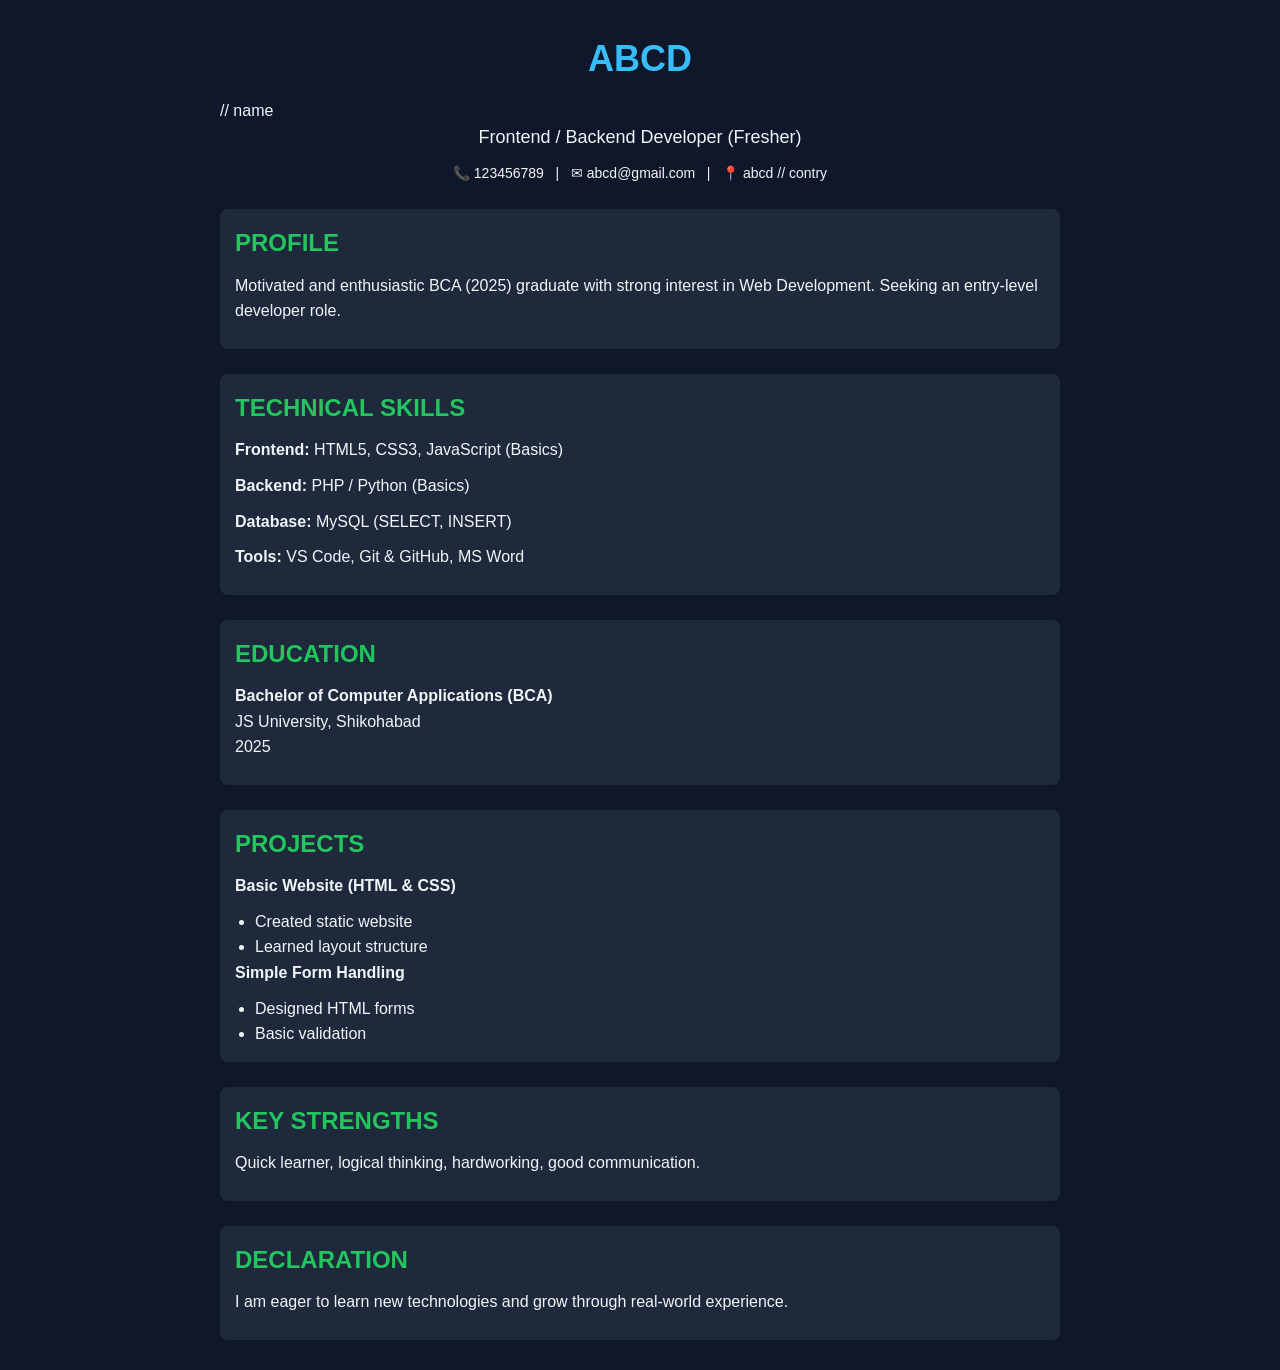
==== index.html @ 551b820f "Update and rename Welcome_To_My_Portfolio.html to index.html" ====
<!DOCTYPE html>
<html lang="en">
<head>

<meta charset="UTF-8">
<meta name="viewport" content="width=device-width, initial-scale=1.0">

<title>Welcome to My Portfolio</title>
<link rel="stylesheet" href="portfolio.css">

</head>

<body>

<div class="container">

<h1>ABCD</h1> // name

<p class="title">Frontend / Backend Developer (Fresher)</p>

<p class="Contact">
📞 <a href="tel:123456789">123456789</a> 
    &nbsp; | &nbsp; 
✉ <a href="mailto:abcd@gmail.com">abcd@gmail.com</a> 
    &nbsp; | &nbsp;
📍 abcd // contry
</p>


<div class="section">

<h2>PROFILE</h2>

<p>
Motivated and enthusiastic BCA (2025) graduate with strong interest in Web Development.
Seeking an entry-level developer role. 
</p>

</div>


<div class="section">

<h2>TECHNICAL SKILLS</h2>

<p><b>Frontend:</b> HTML5, CSS3, JavaScript (Basics)</p>

<p><b>Backend:</b> PHP / Python (Basics)</p>

<p><b>Database:</b> MySQL (SELECT, INSERT)</p>

<p><b>Tools:</b> VS Code, Git & GitHub, MS Word</p>

</div>


<div class="section">

<h2>EDUCATION</h2>

<p>
<b>Bachelor of Computer Applications (BCA)</b><br>
JS University, Shikohabad<br>
2025
</p>

</div>


<div class="section">

<h2>PROJECTS</h2>

<p><b>Basic Website (HTML & CSS)</b></p>

<ul>

<li>Created static website</li>

<li>Learned layout structure</li>

</ul>

<p><b>Simple Form Handling</b></p>

<ul>

<li>Designed HTML forms</li>

<li>Basic validation</li>

</ul>

</div>


<div class="section">

<h2>KEY STRENGTHS</h2>

<p>
Quick learner, logical thinking, hardworking, good communication.
</p>

</div>


<div class="section">

<h2>DECLARATION</h2>

<p>
I am eager to learn new technologies and grow through real-world experience.
</p>

</div>

</div>

<script src="portfolio.js"></script>

</body>
</html>
---- portfolio.css ----
/* Reset */
*{
margin:0;
padding:0;
box-sizing:border-box;
}

/* Body */
body{
font-family: Arial, sans-serif;
background:#0f172a;
color:#f1f5f9;
line-height:1.6;
}

/* Container */
.container{
width:80%;
max-width:900px;
margin:auto;
padding:30px;
}

/* Name */
h1{
text-align:center;
font-size:36px;
color:#38bdf8;
margin-bottom:10px;
}

/* Title */
.title{
text-align:center;
font-size:18px;
margin-bottom:10px;
}

/* Contact */
.Contact  {
    text-align: center;
    font-size: 14px;
    margin-bottom: 20px;
}

.Contact a {
    color: whitesmoke;
    text-decoration: none;
}

.Contact a:hover {
    color: #1f4fd8;
    text-decoration: underline;
}

/* Section */
.section{
margin-top:25px;
padding:15px;
background:#1e293b;
border-radius:8px;
}

/* Section title */
.section h2{
color:#22c55e;
margin-bottom:10px;
}

/* Paragraph */
p{
margin-bottom:10px;
}

/* List */
ul{
margin-left:20px;
}

/* Hover effect */
.section:hover{
transform:scale(1.02);
transition:0.3s;
}

/* Responsive */
@media(max-width:768px){

.container{
width:95%;
}

h1{
font-size:28px;
}

}
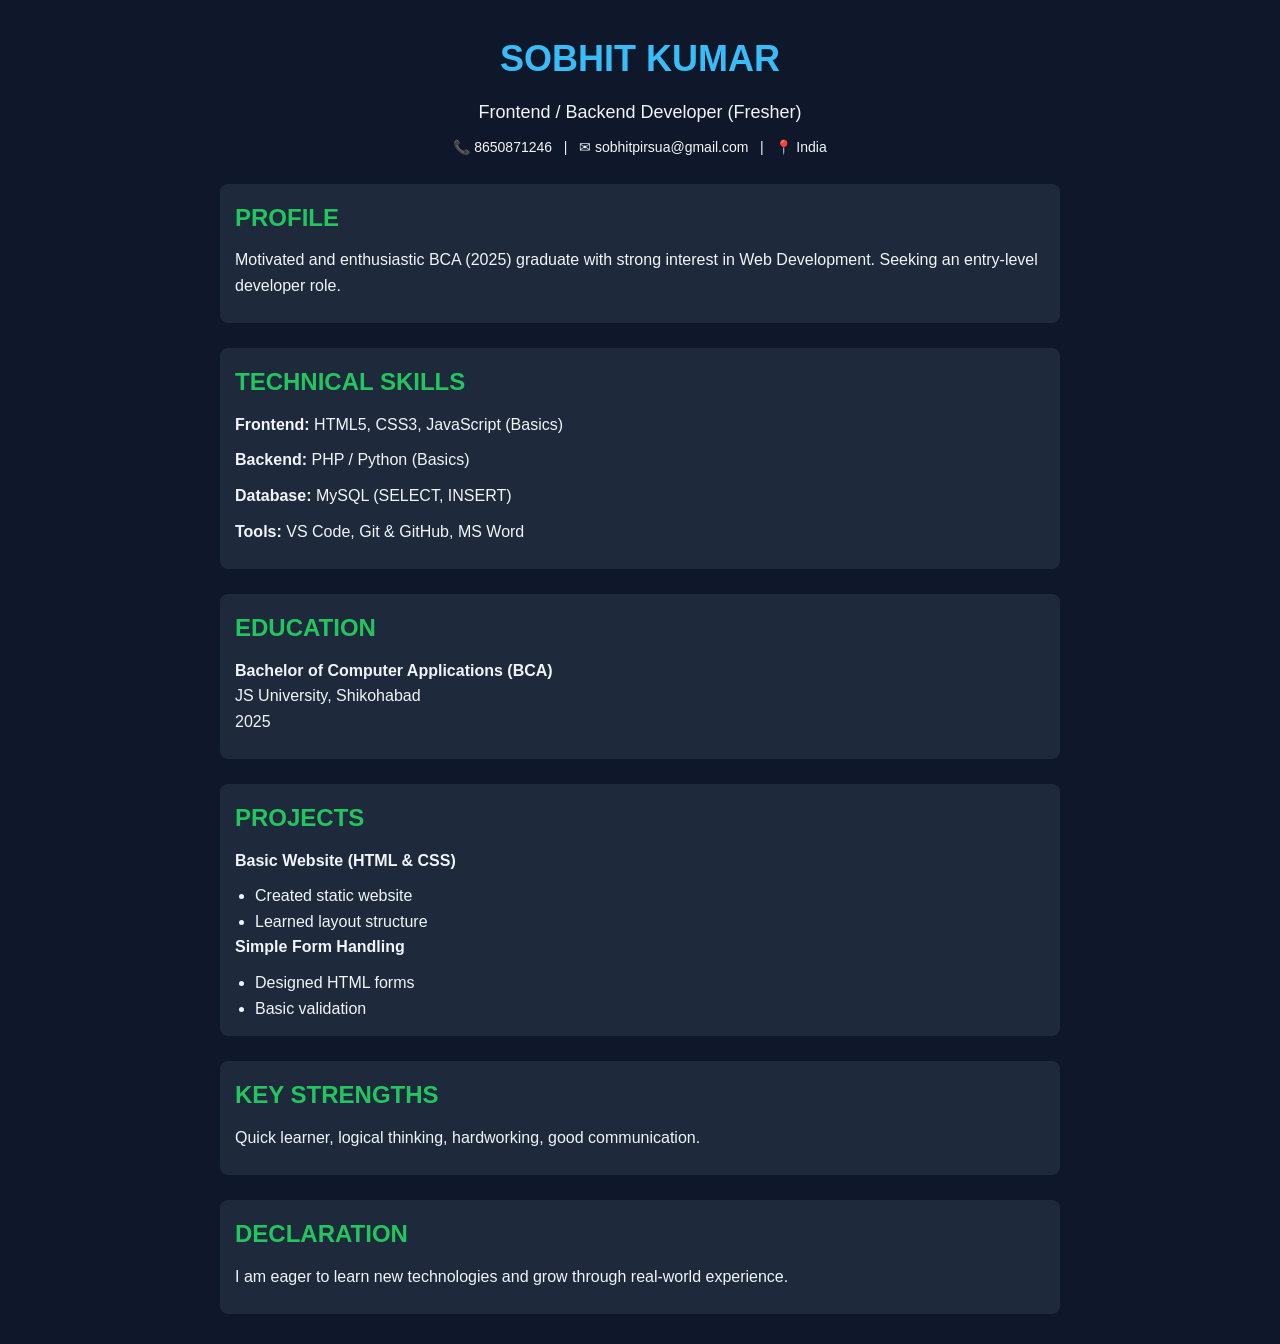
==== commit ec4fbd82: "Add files via upload" ====
--- a/index.html
+++ b/index.html
@@ -6,7 +6,7 @@
 <meta name="viewport" content="width=device-width, initial-scale=1.0">
 
 <title>Welcome to My Portfolio</title>
-<link rel="stylesheet" href="portfolio.css">
+<link rel="stylesheet" href="style.css">
 
 </head>
 
@@ -14,16 +14,16 @@
 
 <div class="container">
 
-<h1>ABCD</h1> // name
+<h1>SOBHIT KUMAR</h1>
 
 <p class="title">Frontend / Backend Developer (Fresher)</p>
 
 <p class="Contact">
-📞 <a href="tel:123456789">123456789</a> 
+📞 <a href="tel:8650871246">8650871246</a> 
     &nbsp; | &nbsp; 
-✉ <a href="mailto:abcd@gmail.com">abcd@gmail.com</a> 
+✉ <a href="mailto:sobhitpirsua@gmail.com">sobhitpirsua@gmail.com</a> 
     &nbsp; | &nbsp;
-📍 abcd // contry
+📍 India
 </p>
 
 
@@ -33,7 +33,7 @@
 
 <p>
 Motivated and enthusiastic BCA (2025) graduate with strong interest in Web Development.
-Seeking an entry-level developer role. 
+Seeking an entry-level developer role.
 </p>
 
 </div>
@@ -117,7 +117,7 @@
 
 </div>
 
-<script src="portfolio.js"></script>
+<script src="script.js"></script>
 
 </body>
-</html>
+</html>
--- a/style.css
+++ b/style.css
@@ -0,0 +1,97 @@
+/* Reset */
+*{
+margin:0;
+padding:0;
+box-sizing:border-box;
+}
+
+/* Body */
+body{
+font-family: Arial, sans-serif;
+background:#0f172a;
+color:#f1f5f9;
+line-height:1.6;
+}
+
+/* Container */
+.container{
+width:80%;
+max-width:900px;
+margin:auto;
+padding:30px;
+}
+
+/* Name */
+h1{
+text-align:center;
+font-size:36px;
+color:#38bdf8;
+margin-bottom:10px;
+}
+
+/* Title */
+.title{
+text-align:center;
+font-size:18px;
+margin-bottom:10px;
+}
+
+/* Contact */
+.Contact  {
+    text-align: center;
+    font-size: 14px;
+    margin-bottom: 20px;
+}
+
+.Contact a {
+    color: whitesmoke;
+    text-decoration: none;
+}
+
+.Contact a:hover {
+    color: #1f4fd8;
+    text-decoration: underline;
+}
+
+/* Section */
+.section{
+margin-top:25px;
+padding:15px;
+background:#1e293b;
+border-radius:8px;
+}
+
+/* Section title */
+.section h2{
+color:#22c55e;
+margin-bottom:10px;
+}
+
+/* Paragraph */
+p{
+margin-bottom:10px;
+}
+
+/* List */
+ul{
+margin-left:20px;
+}
+
+/* Hover effect */
+.section:hover{
+transform:scale(1.02);
+transition:0.3s;
+}
+
+/* Responsive */
+@media(max-width:768px){
+
+.container{
+width:95%;
+}
+
+h1{
+font-size:28px;
+}
+
+}
